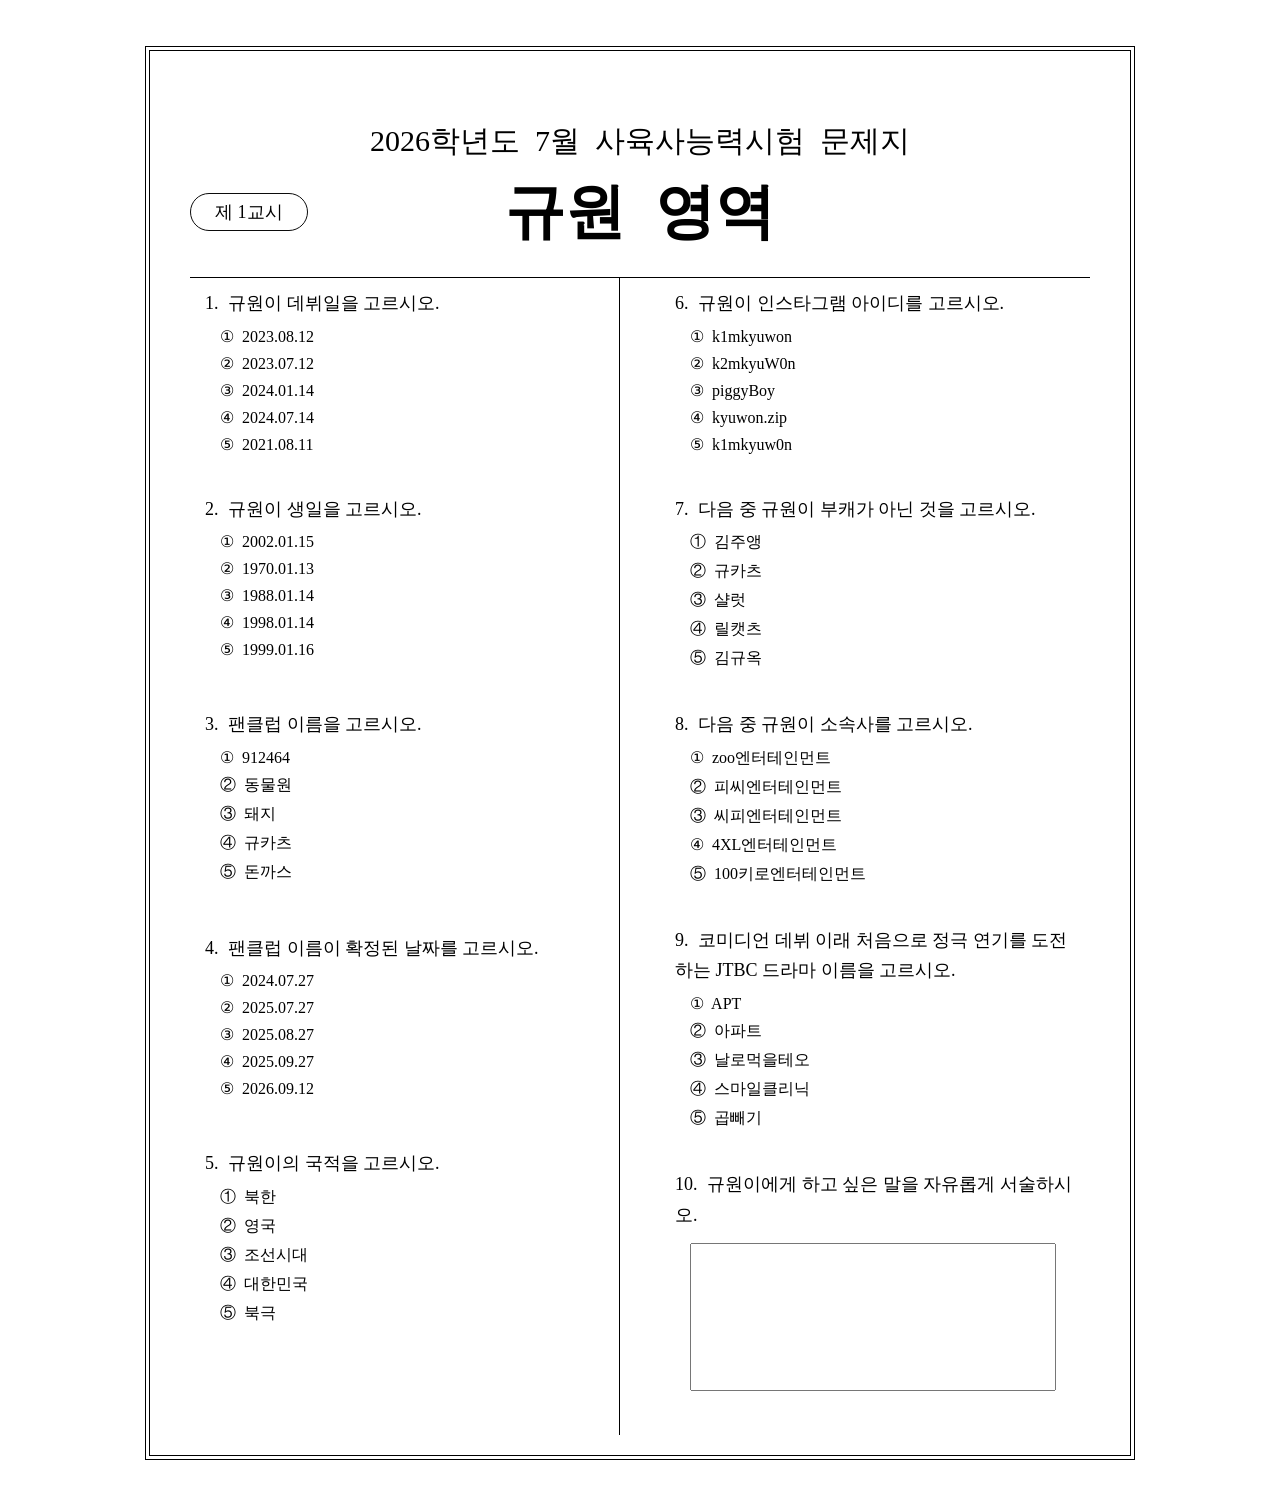
==== exam.html @ 986afe63 "exam" ====
<!DOCTYPE html>
<html lang="en">
<head>
    <meta name="viewport" content="width=980">
    <title>김규원고사</title>

    <!-- CSS 연결 -->
    <link rel="stylesheet" href="exam_style.css">

    <!-- jQuery CDN -->
    <script src="https://code.jquery.com/jquery-3.6.0.min.js"></script>

    <meta name="color-scheme" content="light only"/>
    <meta name="supported-color-schemes" content="light"/>
</head>
<body>
    <!-- <div id="intro">
        <div class="typing-wrap">
            <span id="typing-text"></span>
            <span class="cursor">|</span>
        </div>
    </div> -->

    <div class="container">
        <div class="header">
            <div class="sub_title">
                <span>2026학년도&nbsp;&nbsp;7월&nbsp;&nbsp;사육사능력시험&nbsp;&nbsp;문제지</span>
            </div>
            <div class="mid_header">
                <div class="class_number">
                    <span class="round_txt">제 1교시</span>
                </div>
                <div class="main_title">
                    <span>규원&nbsp;&nbsp;영역</span>
                </div>
            </div>
        </div>
        <div class="question-wrap">
            <!-- 왼쪽 영역 -->
            <div class="question-column">
                <!-- 1번 -->
                <div class="question" style="padding-top: 10px;">
                    <div class="question-title">
                        <span class="number">1.</span>
                        규원이 데뷔일을 고르시오.
                    </div>

                    <div style="margin-left: 15px;">
                        <label class="choice-label">
                            <input type="radio" name="q1">
                            <span class="choice-text">①&nbsp;&nbsp;2023.08.12</span>
                        </label>
    
                        <label class="choice-label">
                            <input type="radio" name="q1">
                            <span class="choice-text">②&nbsp;&nbsp;2023.07.12</span>
                        </label>
    
                        <label class="choice-label">
                            <input type="radio" name="q1">
                            <span class="choice-text">③&nbsp;&nbsp;2024.01.14</span>
                        </label>
    
                        <label class="choice-label">
                            <input type="radio" name="q1">
                            <span class="choice-text">④&nbsp;&nbsp;2024.07.14</span>
                        </label>
    
                        <label class="choice-label">
                            <input type="radio" name="q1">
                            <span class="choice-text">⑤&nbsp;&nbsp;2021.08.11</span>
                        </label>
                    </div>
                </div>

                <!-- 2번 -->
                <div class="question">
                    <div class="question-title">
                        <span class="number">2.</span>
                        규원이 생일을 고르시오.
                    </div>
                    
                    <div style="margin-left: 15px;">
                        <label class="choice-label">
                            <input type="radio" name="q2">
                            <span class="choice-text">①&nbsp;&nbsp;2002.01.15</span>
                        </label>

                        <label class="choice-label">
                            <input type="radio" name="q2">
                            <span class="choice-text">②&nbsp;&nbsp;1970.01.13</span>
                        </label>

                        <label class="choice-label">
                            <input type="radio" name="q2">
                            <span class="choice-text">③&nbsp;&nbsp;1988.01.14</span>
                        </label>

                        <label class="choice-label">
                            <input type="radio" name="q2">
                            <span class="choice-text">④&nbsp;&nbsp;1998.01.14</span>
                        </label>

                        <label class="choice-label">
                            <input type="radio" name="q2">
                            <span class="choice-text">⑤&nbsp;&nbsp;1999.01.16</span>
                        </label>
                    </div>
                </div>
                <div class="question">
                    <div class="question-title" style="padding-top: 10px;">
                        <span class="number">3.</span>
                        팬클럽 이름을 고르시오.
                    </div>

                    <div style="margin-left: 15px;">
                        <label class="choice-label">
                            <input type="radio" name="q6">
                            <span class="choice-text">①&nbsp;&nbsp;912464</span>
                        </label>

                        <label class="choice-label">
                            <input type="radio" name="q6">
                            <span class="choice-text">②&nbsp;&nbsp;동물원</span>
                        </label>

                        <label class="choice-label">
                            <input type="radio" name="q6">
                            <span class="choice-text">③&nbsp;&nbsp;돼지</span>
                        </label>

                        <label class="choice-label">
                            <input type="radio" name="q6">
                            <span class="choice-text">④&nbsp;&nbsp;규카츠</span>
                        </label>

                        <label class="choice-label">
                            <input type="radio" name="q6">
                            <span class="choice-text">⑤&nbsp;&nbsp;돈까스</span>
                        </label>
                    </div>
                </div>
                <div class="question">
                    <div class="question-title" style="padding-top: 10px;">
                        <span class="number">4.</span>
                        팬클럽 이름이 확정된 날짜를 고르시오.
                    </div>

                    <div style="margin-left: 15px;">
                        <label class="choice-label">
                            <input type="radio" name="q6">
                            <span class="choice-text">①&nbsp;&nbsp;2024.07.27</span>
                        </label>

                        <label class="choice-label">
                            <input type="radio" name="q6">
                            <span class="choice-text">②&nbsp;&nbsp;2025.07.27</span>
                        </label>

                        <label class="choice-label">
                            <input type="radio" name="q6">
                            <span class="choice-text">③&nbsp;&nbsp;2025.08.27</span>
                        </label>

                        <label class="choice-label">
                            <input type="radio" name="q6">
                            <span class="choice-text">④&nbsp;&nbsp;2025.09.27</span>
                        </label>

                        <label class="choice-label">
                            <input type="radio" name="q6">
                            <span class="choice-text">⑤&nbsp;&nbsp;2026.09.12</span>
                        </label>
                    </div>
                </div>
                <div class="question">
                    <div class="question-title" style="padding-top: 10px;">
                        <span class="number">5.</span>
                        규원이의 국적을 고르시오.
                    </div>

                    <div style="margin-left: 15px;">
                        <label class="choice-label">
                            <input type="radio" name="q6">
                            <span class="choice-text">①&nbsp;&nbsp;북한</span>
                        </label>

                        <label class="choice-label">
                            <input type="radio" name="q6">
                            <span class="choice-text">②&nbsp;&nbsp;영국</span>
                        </label>

                        <label class="choice-label">
                            <input type="radio" name="q6">
                            <span class="choice-text">③&nbsp;&nbsp;조선시대</span>
                        </label>

                        <label class="choice-label">
                            <input type="radio" name="q6">
                            <span class="choice-text">④&nbsp;&nbsp;대한민국</span>
                        </label>

                        <label class="choice-label">
                            <input type="radio" name="q6">
                            <span class="choice-text">⑤&nbsp;&nbsp;북극</span>
                        </label>
                    </div>
                </div>
            </div>

            <!-- 오른쪽 영역 -->
            <div class="question-column">

                <!-- 6번 -->
                <div class="question">
                    <div class="question-title" style="padding-top: 10px;">
                        <span class="number">6.</span>
                        규원이 인스타그램 아이디를 고르시오.
                    </div>

                    <div style="margin-left: 15px;">
                        <label class="choice-label">
                            <input type="radio" name="q6">
                            <span class="choice-text">①&nbsp;&nbsp;k1mkyuwon</span>
                        </label>

                        <label class="choice-label">
                            <input type="radio" name="q6">
                            <span class="choice-text">②&nbsp;&nbsp;k2mkyuW0n</span>
                        </label>

                        <label class="choice-label">
                            <input type="radio" name="q6">
                            <span class="choice-text">③&nbsp;&nbsp;piggyBoy</span>
                        </label>

                        <label class="choice-label">
                            <input type="radio" name="q6">
                            <span class="choice-text">④&nbsp;&nbsp;kyuwon.zip</span>
                        </label>

                        <label class="choice-label">
                            <input type="radio" name="q6">
                            <span class="choice-text">⑤&nbsp;&nbsp;k1mkyuw0n</span>
                        </label>
                    </div>
                </div>

                <!-- 7번 -->
                <div class="question">
                    <div class="question-title">
                        <span class="number">7.</span>
                        다음 중 규원이 부캐가 아닌 것을 고르시오.
                    </div>

                    <div style="margin-left: 15px;">
                        <label class="choice-label">
                            <input type="radio" name="q7">
                            <span class="choice-text">①&nbsp;&nbsp;김주앵</span>
                        </label>

                        <label class="choice-label">
                            <input type="radio" name="q7">
                            <span class="choice-text">②&nbsp;&nbsp;규카츠</span>
                        </label>

                        <label class="choice-label">
                            <input type="radio" name="q7">
                            <span class="choice-text">③&nbsp;&nbsp;샬럿</span>
                        </label>

                        <label class="choice-label">
                            <input type="radio" name="q7">
                            <span class="choice-text">④&nbsp;&nbsp;릴캣츠</span>
                        </label>

                        <label class="choice-label">
                            <input type="radio" name="q7">
                            <span class="choice-text">⑤&nbsp;&nbsp;김규옥</span>
                        </label>
                    </div>
                </div>
                <div class="question">
                    <div class="question-title">
                        <span class="number">8.</span>
                        다음 중 규원이 소속사를 고르시오.
                    </div>

                    <div style="margin-left: 15px;">
                        <label class="choice-label">
                            <input type="radio" name="q7">
                            <span class="choice-text">①&nbsp;&nbsp;zoo엔터테인먼트</span>
                        </label>

                        <label class="choice-label">
                            <input type="radio" name="q7">
                            <span class="choice-text">②&nbsp;&nbsp;피씨엔터테인먼트</span>
                        </label>

                        <label class="choice-label">
                            <input type="radio" name="q7">
                            <span class="choice-text">③&nbsp;&nbsp;씨피엔터테인먼트</span>
                        </label>

                        <label class="choice-label">
                            <input type="radio" name="q7">
                            <span class="choice-text">④&nbsp;&nbsp;4XL엔터테인먼트</span>
                        </label>

                        <label class="choice-label">
                            <input type="radio" name="q7">
                            <span class="choice-text">⑤&nbsp;&nbsp;100키로엔터테인먼트</span>
                        </label>
                    </div>
                </div>
                <div class="question">
                    <div class="question-title">
                        <span class="number">9.</span>
                        코미디언 데뷔 이래 처음으로 정극 연기를 도전하는 JTBC 드라마 이름을 고르시오.
                    </div>

                    <div style="margin-left: 15px;">
                        <label class="choice-label">
                            <input type="radio" name="q7">
                            <span class="choice-text">①&nbsp;&nbsp;APT</span>
                        </label>

                        <label class="choice-label">
                            <input type="radio" name="q7">
                            <span class="choice-text">②&nbsp;&nbsp;아파트</span>
                        </label>

                        <label class="choice-label">
                            <input type="radio" name="q7">
                            <span class="choice-text">③&nbsp;&nbsp;날로먹을테오</span>
                        </label>

                        <label class="choice-label">
                            <input type="radio" name="q7">
                            <span class="choice-text">④&nbsp;&nbsp;스마일클리닉</span>
                        </label>

                        <label class="choice-label">
                            <input type="radio" name="q7">
                            <span class="choice-text">⑤&nbsp;&nbsp;곱빼기</span>
                        </label>
                    </div>
                </div>
                <div class="question">
                    <div class="question-title">
                        <span class="number">10.</span>
                        규원이에게 하고 싶은 말을 자유롭게 서술하시오.
                    </div>

                    <div style="margin-left: 15px;">
                        <textarea class="answer-box" id="descriptive"></textarea>
                    </div>
                </div>
            </div>
        </div>
    </div>
</body>

<!-- <script>
    const texts = [
        "안녕하세요.",
        "지금부터 시험을 시작합니다.",
        "첫번째 영역입니다.",
        "규원 영역"
    ];

    let textIndex = 0;
    let charIndex = 0;
    let isDeleting = false;

    const typingText = document.getElementById("typing-text");
    const typingWrap = document.querySelector(".typing-wrap");
    const container = document.querySelector(".container");

    function typeEffect() {

        const currentText = texts[textIndex];

        if (!isDeleting) {

            typingText.textContent =
                currentText.substring(0, charIndex + 1);

            charIndex++;

            if (charIndex === currentText.length) {

                // 마지막 문장
                if (textIndex === texts.length - 1) {

                    setTimeout(() => {

                        typingWrap.classList.add("move-top");

                        setTimeout(() => {

                            // 시험지 제목 변경
                            document.querySelector(".main_title span")
                                .textContent = currentText;

                            // 시험지 등장
                            container.classList.add("show");

                            // 인트로 제거
                            document.getElementById("intro")
                                .remove();

                        }, 1500);

                    }, 1000);

                    return;
                }

                isDeleting = true;

                setTimeout(typeEffect, 1200);

                return;
            }

        } else {

            typingText.textContent =
                currentText.substring(0, charIndex - 1);

            charIndex--;

            if (charIndex === 0) {

                isDeleting = false;
                textIndex++;
            }
        }

        setTimeout(typeEffect, isDeleting ? 50 : 120);
    }

    typeEffect();
</script> -->

</html>
---- exam_style.css ----
@font-face {
    font-family: 'Pretendard';
    src: url('https://cdn.jsdelivr.net/gh/projectnoonnu/pretendard@1.0/Pretendard-Regular.woff2') format('woff2');
    font-weight: 200;
    font-display: swap;
}

body {
    font-family: 'Pretendard200';
    margin: 0;
    display: flex;
    justify-content: center;
    align-items: center;
}

.container {
    width: 980px;
    text-align: center;
    border: 1px solid #000;
    outline: 1px solid #000;
    outline-offset: 3px;
    margin-top: 50px;
    margin-bottom: 50px;
    padding-bottom: 20px;

    /* opacity:0;
    transition:opacity 1s ease; */
}

/* .container.show{
    opacity:1;
} */

#intro{
    position:fixed;
    inset:0;

    display:flex;
    justify-content:center;
    align-items:center;

    z-index:9999;
}

.typing-wrap{
    position:absolute;

    left:50%;
    top:50%;

    transform:translate(-50%, -50%);

    display:flex;
    align-items:center;

    font-size:60px;
    font-weight:bold;

    transition:all 1.5s ease;
}

.typing-wrap.move-top{
    top:250px;
}

.cursor{
    margin-left:5px;
    animation:blink .8s infinite;
}

@keyframes blink{
    50%{
        opacity:0;
    }
}

.header {
    margin-bottom: 15px;
}

.sub_title {
    font-size: 30px;
    margin-top: 70px;
    /* margin-bottom: 20px; */
}

.class_number {
    position:absolute;
    left:40px;
    top:50%;
    
    font-size: 18px;
    transform:translateY(-50%);
}

.round_txt {
    padding: 8px 24px;
    border: 1.5px solid #0b0b0b;
    border-radius: 999px;
}

.main_title {
    font-size: 60px;
    font-weight: bolder;

    position:absolute;
    left:50%;
    top:50%;

    transform:translate(-50%, -50%);
}

.mid_header {
    position:relative;
    width:100%;
    height:100px;
}

.question-wrap{
    display:grid;
    grid-template-columns:1fr 1fr;
    column-gap:40px;

    width:900px;
    margin:0 40px 0 40px;
    border-top: 1px solid #000;
}

.question-column{
    padding:0 15px;
    text-align: left;
}

.question-column:first-child{
    border-right: 1px solid #000;
}

.question{
    margin-bottom:40px;
}

.question-title{
    font-size:18px;
    font-weight:500;
    line-height:1.7;
    margin-bottom:5px;
}

.number{
    margin-right:5px;
}

.choice-label{
    display:block;
    margin:8px 0;
    cursor:pointer;
}

.choice-label input{
    display:none;
}

.choice-text{
    color:#000;
    transition:0.2s;
}

.choice-label input:checked + .choice-text{
    color:rgb(246, 65, 65);
    font-weight:bold;
}

/* #descriptive {
    width: 90%;
    height: 148px;
    margin-top: 8px;
} */

.answer-box{
    width:95%;
    height:148px;

    margin-top: 8px;
    padding:10px;

    resize:none;
    box-sizing:border-box;
    font-size: 15px;
}

textarea:focus {
    outline: none;
}
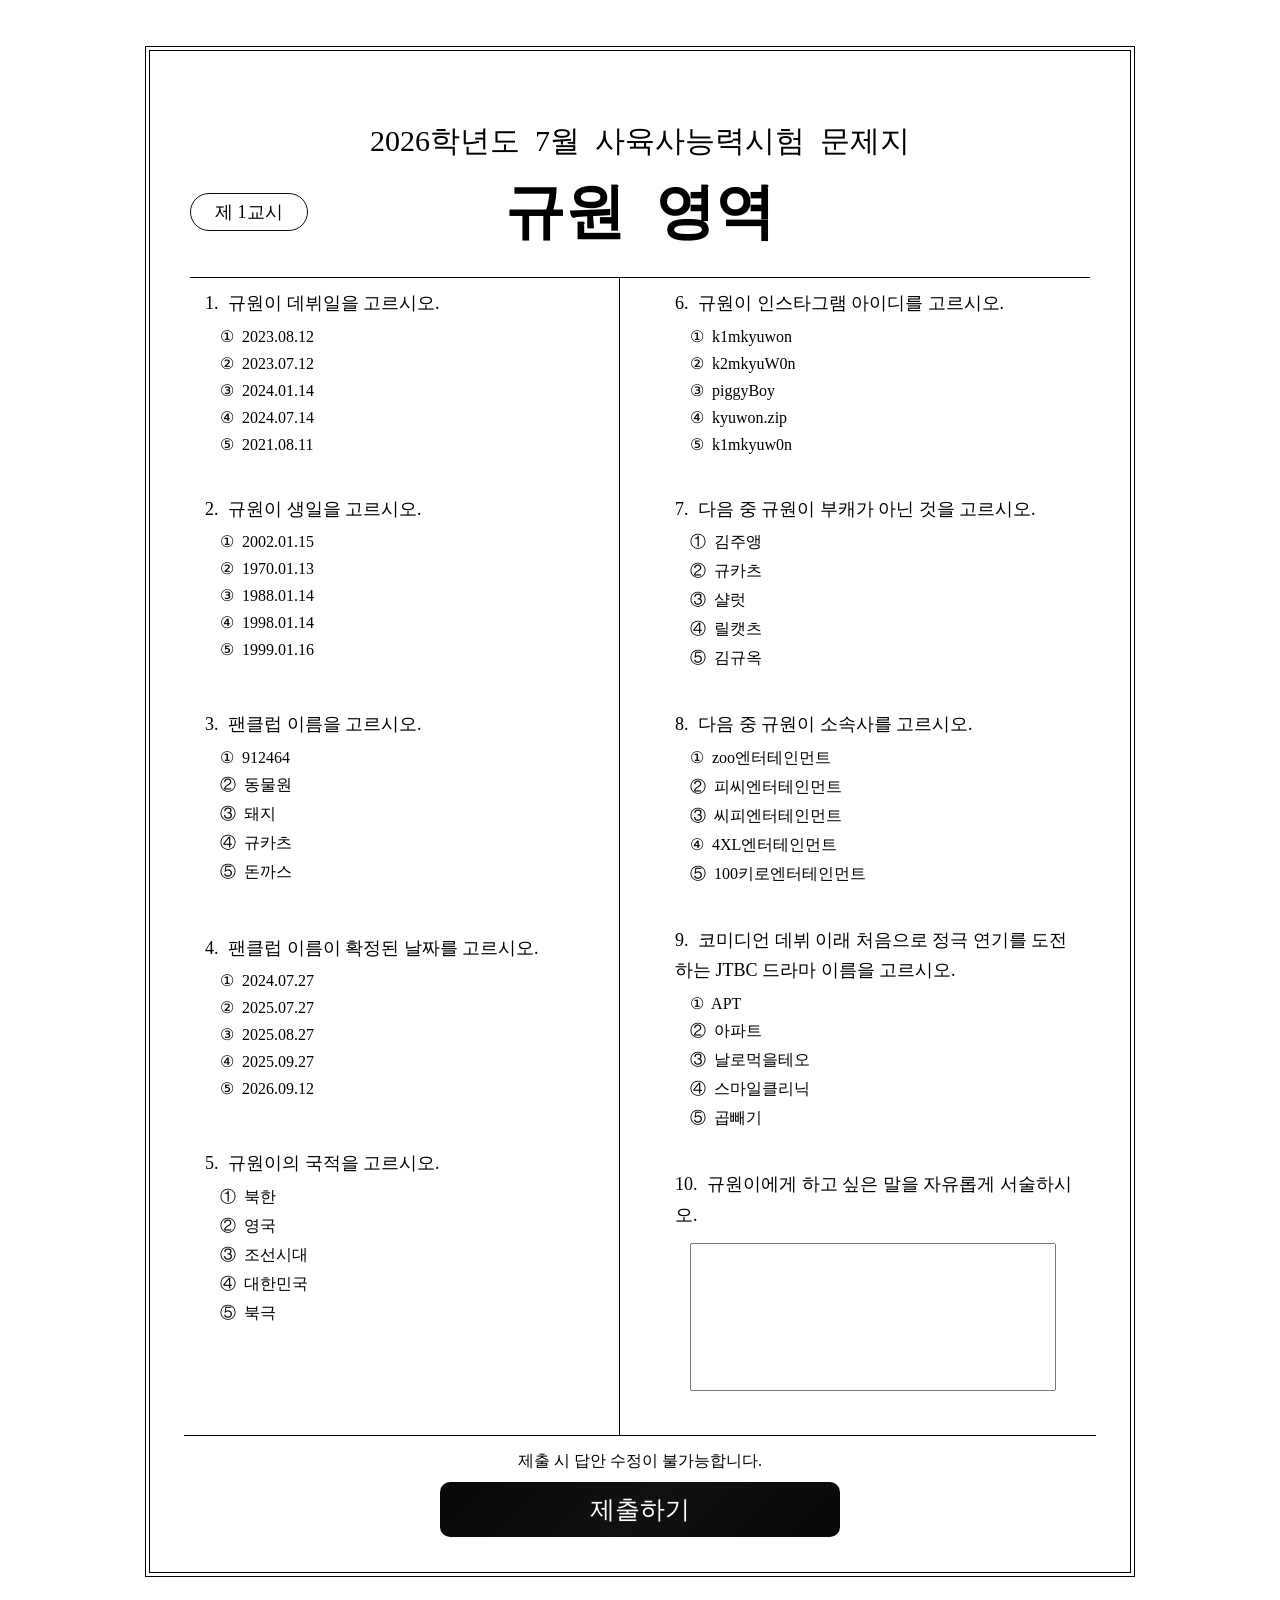
==== commit a223f510: "시험지" ====
--- a/exam.html
+++ b/exam.html
@@ -358,7 +358,19 @@
                 </div>
             </div>
         </div>
+
+        <div class="question-wrap-full">
+            <div class="submit_area">
+                <span>제출 시 답안 수정이 불가능합니다.</span><br>
+                <button type="button" id="submit_btn">제출하기</button>
+            </div>
+        </div>
     </div>
+    <script>
+        $(document).ready(function () {
+
+        });
+    </script>
 </body>
 
 <!-- <script>
--- a/exam_style.css
+++ b/exam_style.css
@@ -31,46 +31,46 @@
     opacity:1;
 } */
 
-#intro{
-    position:fixed;
-    inset:0;
-
-    display:flex;
-    justify-content:center;
-    align-items:center;
-
-    z-index:9999;
-}
-
-.typing-wrap{
-    position:absolute;
-
-    left:50%;
-    top:50%;
-
-    transform:translate(-50%, -50%);
-
-    display:flex;
-    align-items:center;
-
-    font-size:60px;
-    font-weight:bold;
-
-    transition:all 1.5s ease;
-}
-
-.typing-wrap.move-top{
-    top:250px;
-}
-
-.cursor{
-    margin-left:5px;
-    animation:blink .8s infinite;
-}
-
-@keyframes blink{
-    50%{
-        opacity:0;
+#intro {
+    position: fixed;
+    inset: 0;
+
+    display: flex;
+    justify-content: center;
+    align-items: center;
+
+    z-index: 9999;
+}
+
+.typing-wrap {
+    position: absolute;
+
+    left: 50%;
+    top: 50%;
+
+    transform: translate(-50%, -50%);
+
+    display: flex;
+    align-items: center;
+
+    font-size: 60px;
+    font-weight: bold;
+
+    transition: all 1.5s ease;
+}
+
+.typing-wrap.move-top {
+    top: 250px;
+}
+
+.cursor {
+    margin-left: 5px;
+    animation: blink .8s infinite;
+}
+
+@keyframes blink {
+    50% {
+        opacity: 0;
     }
 }
 
@@ -85,12 +85,12 @@
 }
 
 .class_number {
-    position:absolute;
-    left:40px;
-    top:50%;
-    
+    position: absolute;
+    left: 40px;
+    top: 50%;
+
     font-size: 18px;
-    transform:translateY(-50%);
+    transform: translateY(-50%);
 }
 
 .round_txt {
@@ -103,71 +103,71 @@
     font-size: 60px;
     font-weight: bolder;
 
-    position:absolute;
-    left:50%;
-    top:50%;
-
-    transform:translate(-50%, -50%);
+    position: absolute;
+    left: 50%;
+    top: 50%;
+
+    transform: translate(-50%, -50%);
 }
 
 .mid_header {
-    position:relative;
-    width:100%;
-    height:100px;
-}
-
-.question-wrap{
-    display:grid;
-    grid-template-columns:1fr 1fr;
-    column-gap:40px;
-
-    width:900px;
-    margin:0 40px 0 40px;
+    position: relative;
+    width: 100%;
+    height: 100px;
+}
+
+.question-wrap {
+    display: grid;
+    grid-template-columns: 1fr 1fr;
+    column-gap: 40px;
+
+    width: 900px;
+    margin: 0 40px 0 40px;
     border-top: 1px solid #000;
 }
 
-.question-column{
-    padding:0 15px;
+.question-column {
+    padding: 0 15px;
     text-align: left;
 }
 
-.question-column:first-child{
+.question-column:first-child {
     border-right: 1px solid #000;
 }
 
-.question{
-    margin-bottom:40px;
-}
-
-.question-title{
-    font-size:18px;
-    font-weight:500;
-    line-height:1.7;
-    margin-bottom:5px;
-}
-
-.number{
-    margin-right:5px;
-}
-
-.choice-label{
-    display:block;
-    margin:8px 0;
-    cursor:pointer;
-}
-
-.choice-label input{
-    display:none;
-}
-
-.choice-text{
-    color:#000;
-    transition:0.2s;
-}
-
-.choice-label input:checked + .choice-text{
-    color:rgb(246, 65, 65);
-    font-weight:bold;
+.question {
+    margin-bottom: 40px;
+}
+
+.question-title {
+    font-size: 18px;
+    font-weight: 500;
+    line-height: 1.7;
+    margin-bottom: 5px;
+}
+
+.number {
+    margin-right: 5px;
+}
+
+.choice-label {
+    display: block;
+    margin: 8px 0;
+    cursor: pointer;
+}
+
+.choice-label input {
+    display: none;
+}
+
+.choice-text {
+    color: #000;
+    transition: 0.2s;
+}
+
+.choice-label input:checked+.choice-text {
+    color: rgb(246, 65, 65);
+    font-weight: bold;
 }
 
 /* #descriptive {
@@ -176,18 +176,56 @@
     margin-top: 8px;
 } */
 
-.answer-box{
-    width:95%;
-    height:148px;
+.answer-box {
+    width: 95%;
+    height: 148px;
 
     margin-top: 8px;
-    padding:10px;
-
-    resize:none;
-    box-sizing:border-box;
+    padding: 10px;
+
+    resize: none;
+    box-sizing: border-box;
     font-size: 15px;
 }
 
 textarea:focus {
     outline: none;
+}
+
+.question-wrap-full {
+    display: flex;
+    align-items: center;
+    justify-content: center;
+
+    width: 100%;
+    /* margin: 0 20px 0 20px; */
+}
+
+.submit_area {
+    border-top: 1px solid #000000;
+    /* border-radius: 10px; */
+    padding: 15px;
+    width: 90%;
+}
+
+#submit_btn {
+    width: 400px;
+    height: 55px;
+    margin-top: 10px;
+
+    align-items: center;
+    justify-content: space-between;
+
+    font-size: 25px;
+    border-radius: 10px;
+    border: none;
+    color: #ffffff;
+    font-weight: 500;
+
+    background: linear-gradient(135deg,
+            #080808 0%,
+            #111111 50%,
+            #080808 100%);
+
+    cursor: pointer;
 }
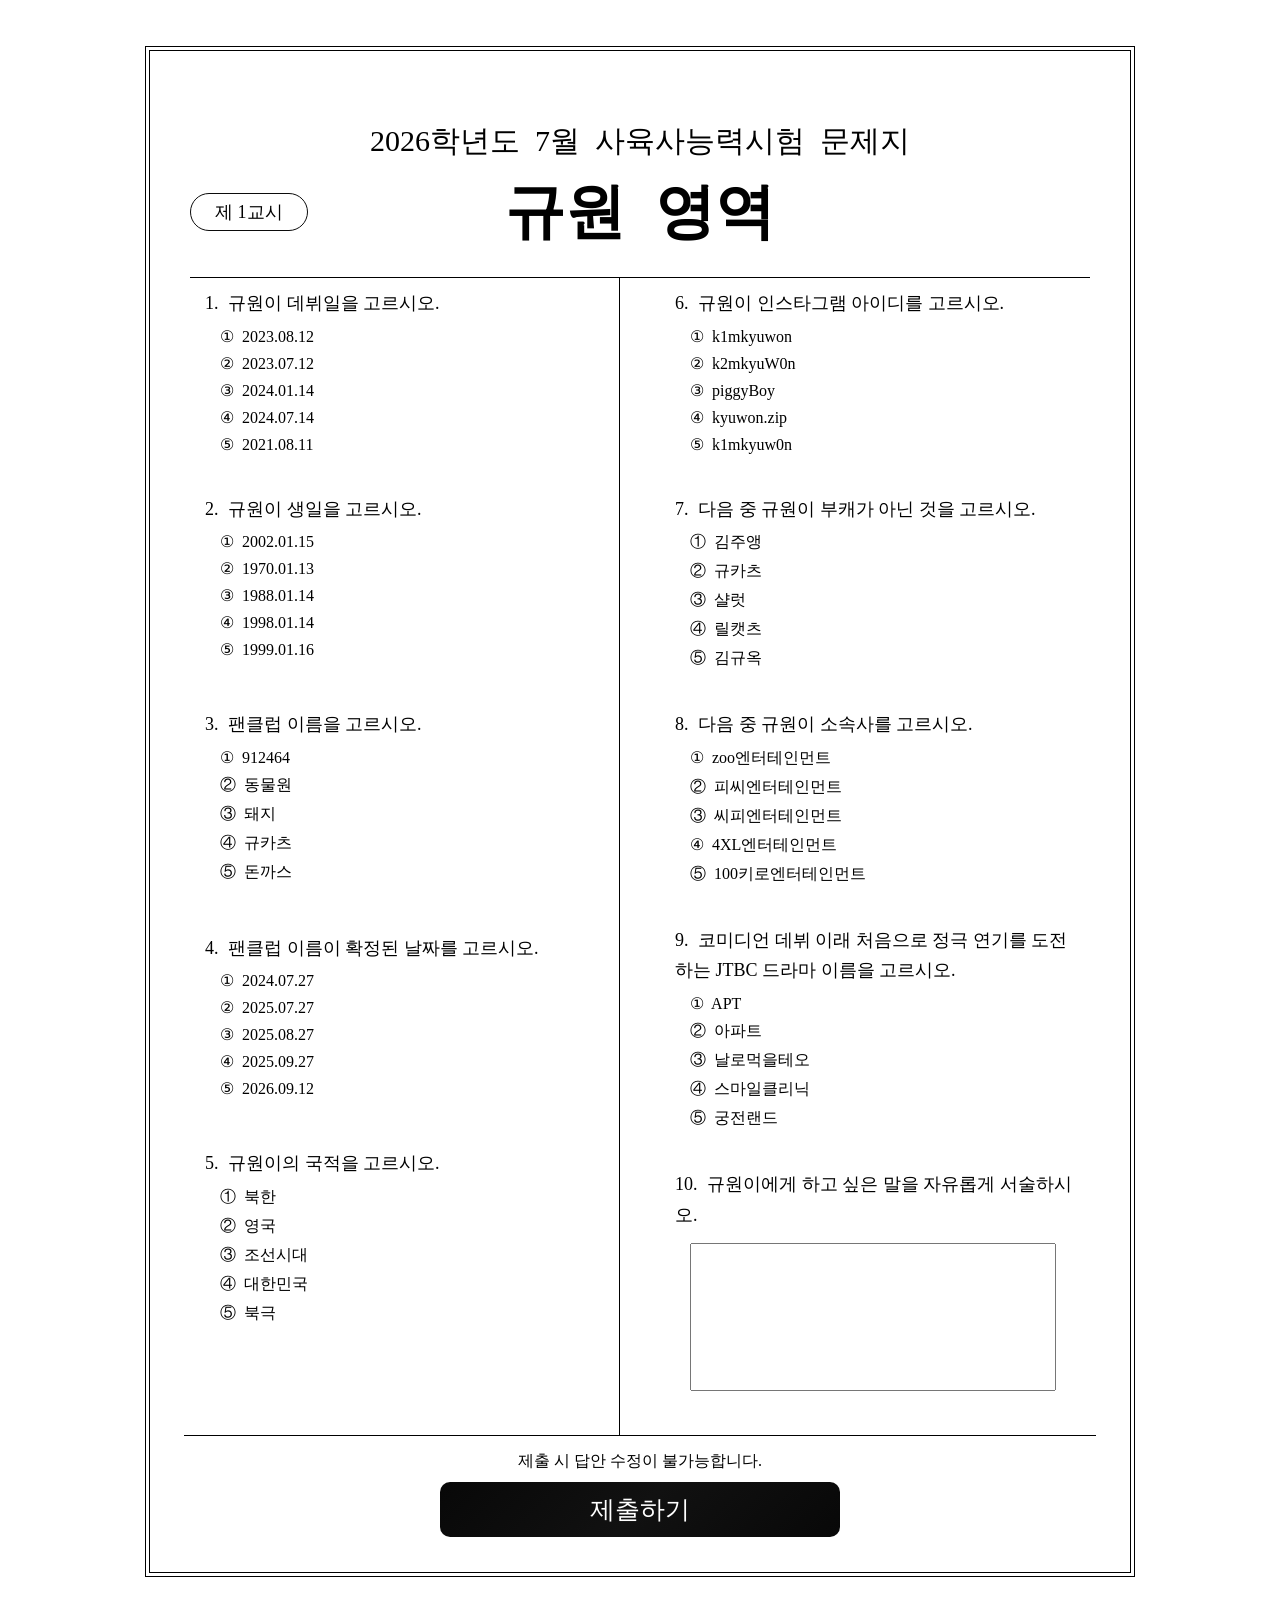
==== commit ff15b154: "문제 수정" ====
--- a/exam.html
+++ b/exam.html
@@ -342,7 +342,7 @@
 
                         <label class="choice-label">
                             <input type="radio" name="q7">
-                            <span class="choice-text">⑤&nbsp;&nbsp;곱빼기</span>
+                            <span class="choice-text">⑤&nbsp;&nbsp;궁전랜드</span>
                         </label>
                     </div>
                 </div>
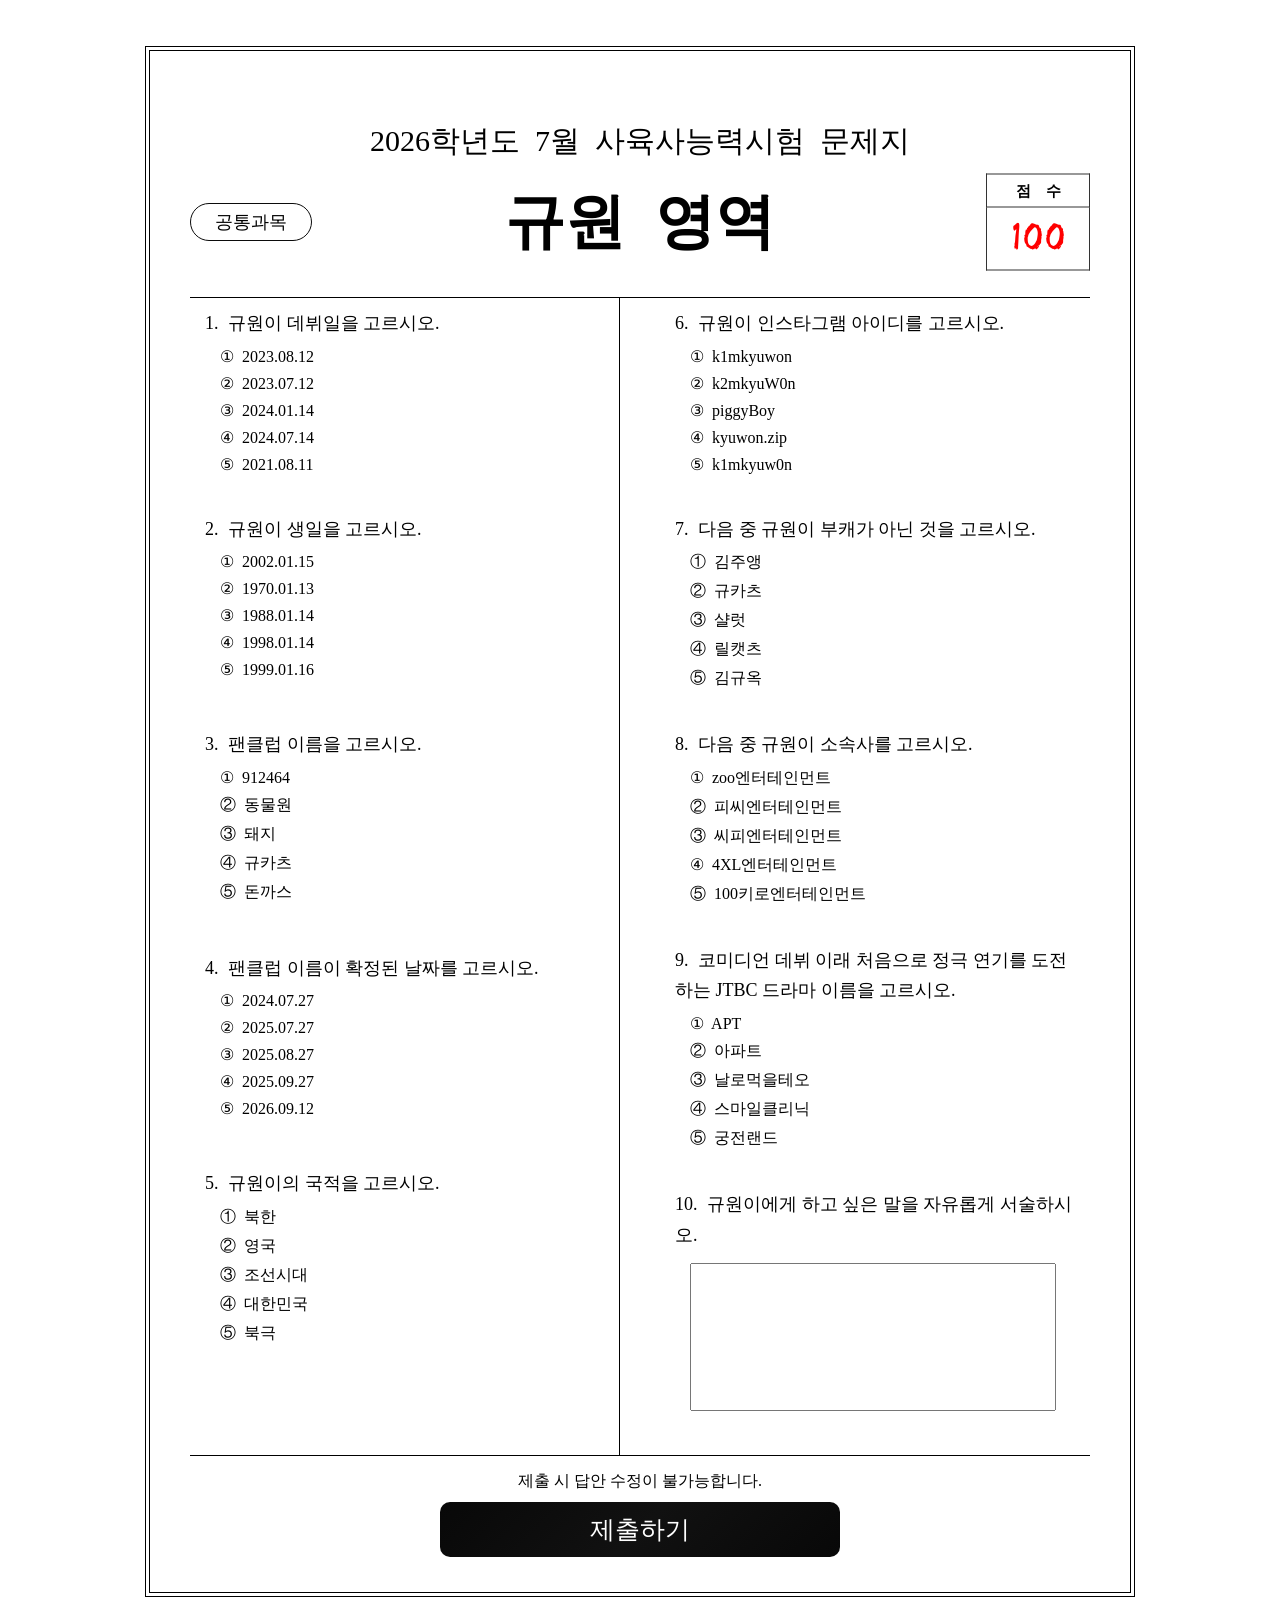
==== commit 7541361d: "점수칸" ====
--- a/exam.html
+++ b/exam.html
@@ -28,10 +28,20 @@
             </div>
             <div class="mid_header">
                 <div class="class_number">
-                    <span class="round_txt">제 1교시</span>
+                    <span class="round_txt">공통과목</span>
                 </div>
                 <div class="main_title">
                     <span>규원&nbsp;&nbsp;영역</span>
+                </div>
+                <div class="score_box">
+                    <table>
+                        <tr>
+                            <th class="score_th">점&emsp;수</th>
+                        </tr>
+                        <tr>
+                            <td class="score_th" id="score_txt">100</td>
+                        </tr>
+                    </table>
                 </div>
             </div>
         </div>
@@ -115,27 +125,27 @@
 
                     <div style="margin-left: 15px;">
                         <label class="choice-label">
-                            <input type="radio" name="q6">
+                            <input type="radio" name="q3">
                             <span class="choice-text">①&nbsp;&nbsp;912464</span>
                         </label>
 
                         <label class="choice-label">
-                            <input type="radio" name="q6">
+                            <input type="radio" name="q3">
                             <span class="choice-text">②&nbsp;&nbsp;동물원</span>
                         </label>
 
                         <label class="choice-label">
-                            <input type="radio" name="q6">
+                            <input type="radio" name="q3">
                             <span class="choice-text">③&nbsp;&nbsp;돼지</span>
                         </label>
 
                         <label class="choice-label">
-                            <input type="radio" name="q6">
+                            <input type="radio" name="q3">
                             <span class="choice-text">④&nbsp;&nbsp;규카츠</span>
                         </label>
 
                         <label class="choice-label">
-                            <input type="radio" name="q6">
+                            <input type="radio" name="q3">
                             <span class="choice-text">⑤&nbsp;&nbsp;돈까스</span>
                         </label>
                     </div>
@@ -148,27 +158,27 @@
 
                     <div style="margin-left: 15px;">
                         <label class="choice-label">
-                            <input type="radio" name="q6">
+                            <input type="radio" name="q4">
                             <span class="choice-text">①&nbsp;&nbsp;2024.07.27</span>
                         </label>
 
                         <label class="choice-label">
-                            <input type="radio" name="q6">
+                            <input type="radio" name="q4">
                             <span class="choice-text">②&nbsp;&nbsp;2025.07.27</span>
                         </label>
 
                         <label class="choice-label">
-                            <input type="radio" name="q6">
+                            <input type="radio" name="q4">
                             <span class="choice-text">③&nbsp;&nbsp;2025.08.27</span>
                         </label>
 
                         <label class="choice-label">
-                            <input type="radio" name="q6">
+                            <input type="radio" name="q4">
                             <span class="choice-text">④&nbsp;&nbsp;2025.09.27</span>
                         </label>
 
                         <label class="choice-label">
-                            <input type="radio" name="q6">
+                            <input type="radio" name="q4">
                             <span class="choice-text">⑤&nbsp;&nbsp;2026.09.12</span>
                         </label>
                     </div>
@@ -181,27 +191,27 @@
 
                     <div style="margin-left: 15px;">
                         <label class="choice-label">
-                            <input type="radio" name="q6">
+                            <input type="radio" name="q5">
                             <span class="choice-text">①&nbsp;&nbsp;북한</span>
                         </label>
 
                         <label class="choice-label">
-                            <input type="radio" name="q6">
+                            <input type="radio" name="q5">
                             <span class="choice-text">②&nbsp;&nbsp;영국</span>
                         </label>
 
                         <label class="choice-label">
-                            <input type="radio" name="q6">
+                            <input type="radio" name="q5">
                             <span class="choice-text">③&nbsp;&nbsp;조선시대</span>
                         </label>
 
                         <label class="choice-label">
-                            <input type="radio" name="q6">
+                            <input type="radio" name="q5">
                             <span class="choice-text">④&nbsp;&nbsp;대한민국</span>
                         </label>
 
                         <label class="choice-label">
-                            <input type="radio" name="q6">
+                            <input type="radio" name="q5">
                             <span class="choice-text">⑤&nbsp;&nbsp;북극</span>
                         </label>
                     </div>
@@ -288,27 +298,27 @@
 
                     <div style="margin-left: 15px;">
                         <label class="choice-label">
-                            <input type="radio" name="q7">
+                            <input type="radio" name="q8">
                             <span class="choice-text">①&nbsp;&nbsp;zoo엔터테인먼트</span>
                         </label>
 
                         <label class="choice-label">
-                            <input type="radio" name="q7">
+                            <input type="radio" name="q8">
                             <span class="choice-text">②&nbsp;&nbsp;피씨엔터테인먼트</span>
                         </label>
 
                         <label class="choice-label">
-                            <input type="radio" name="q7">
+                            <input type="radio" name="q8">
                             <span class="choice-text">③&nbsp;&nbsp;씨피엔터테인먼트</span>
                         </label>
 
                         <label class="choice-label">
-                            <input type="radio" name="q7">
+                            <input type="radio" name="q8">
                             <span class="choice-text">④&nbsp;&nbsp;4XL엔터테인먼트</span>
                         </label>
 
                         <label class="choice-label">
-                            <input type="radio" name="q7">
+                            <input type="radio" name="q8">
                             <span class="choice-text">⑤&nbsp;&nbsp;100키로엔터테인먼트</span>
                         </label>
                     </div>
@@ -321,27 +331,27 @@
 
                     <div style="margin-left: 15px;">
                         <label class="choice-label">
-                            <input type="radio" name="q7">
+                            <input type="radio" name="q9">
                             <span class="choice-text">①&nbsp;&nbsp;APT</span>
                         </label>
 
                         <label class="choice-label">
-                            <input type="radio" name="q7">
+                            <input type="radio" name="q9">
                             <span class="choice-text">②&nbsp;&nbsp;아파트</span>
                         </label>
 
                         <label class="choice-label">
-                            <input type="radio" name="q7">
+                            <input type="radio" name="q9">
                             <span class="choice-text">③&nbsp;&nbsp;날로먹을테오</span>
                         </label>
 
                         <label class="choice-label">
-                            <input type="radio" name="q7">
+                            <input type="radio" name="q9">
                             <span class="choice-text">④&nbsp;&nbsp;스마일클리닉</span>
                         </label>
 
                         <label class="choice-label">
-                            <input type="radio" name="q7">
+                            <input type="radio" name="q9">
                             <span class="choice-text">⑤&nbsp;&nbsp;궁전랜드</span>
                         </label>
                     </div>
@@ -368,7 +378,33 @@
     </div>
     <script>
         $(document).ready(function () {
-
+            $("#submit_btn").click(function () {
+                let notSolved = [];
+
+                // 객관식 1~9번 검사
+                for (let i = 1; i <= 9; i++) {
+                    if ($("input[name='q" + i + "']:checked").length === 0) {
+                        notSolved.push(i);
+                    }
+                }
+
+                // 서술형 10번 검사
+                if ($("#descriptive").val().trim() === "") {
+                    notSolved.push(10);
+                }
+
+                // 미응답 문항이 있을 경우
+                if (notSolved.length > 0) {
+                    alert(
+                        notSolved.join(", ") +
+                        "번 문제를 풀지 않았습니다."
+                    );
+                    return;
+                }
+
+                // 모두 작성 완료
+                alert("제출되었습니다.");
+            });
         });
     </script>
 </body>
--- a/exam_style.css
+++ b/exam_style.css
@@ -1,3 +1,10 @@
+@font-face {
+    font-family: "scoreFont";
+    src: url("font/Allmyheart_namgim-Regular.ttf") format("truetype");
+    font-weight: 400;
+    font-style: normal;
+} 
+
 @font-face {
     font-family: 'Pretendard';
     src: url('https://cdn.jsdelivr.net/gh/projectnoonnu/pretendard@1.0/Pretendard-Regular.woff2') format('woff2');
@@ -81,7 +88,6 @@
 .sub_title {
     font-size: 30px;
     margin-top: 70px;
-    /* margin-bottom: 20px; */
 }
 
 .class_number {
@@ -110,10 +116,48 @@
     transform: translate(-50%, -50%);
 }
 
+.score_box {
+    position: absolute;
+    right: 40px;
+    top: 50%;
+    transform: translateY(-50%);
+}
+
+.score_box table {
+    border-collapse: collapse;
+}
+
+.score_box th,
+.score_box td {
+    border: 1px solid #333;
+    text-align: center;
+    font-size: 15px;
+}
+
+.score_th {
+    width: 100px;
+    height: 30px;
+    font-size: 16px;
+    font-weight: bolder;
+}
+
+#score_txt {
+    font-family: 'scoreFont';
+    font-size: 45px;
+    color: #ff0000;
+    font-weight: 400;
+}
+
+.score_box td {
+    width: 100px;
+    height: 60px;
+    background: #fff;
+}
+
 .mid_header {
     position: relative;
     width: 100%;
-    height: 100px;
+    height: 120px;
 }
 
 .question-wrap {
@@ -197,15 +241,15 @@
     align-items: center;
     justify-content: center;
 
-    width: 100%;
-    /* margin: 0 20px 0 20px; */
+    width: 900px;
+    margin: 0 40px 0 40px;
 }
 
 .submit_area {
     border-top: 1px solid #000000;
     /* border-radius: 10px; */
     padding: 15px;
-    width: 90%;
+    width: 100%;
 }
 
 #submit_btn {
